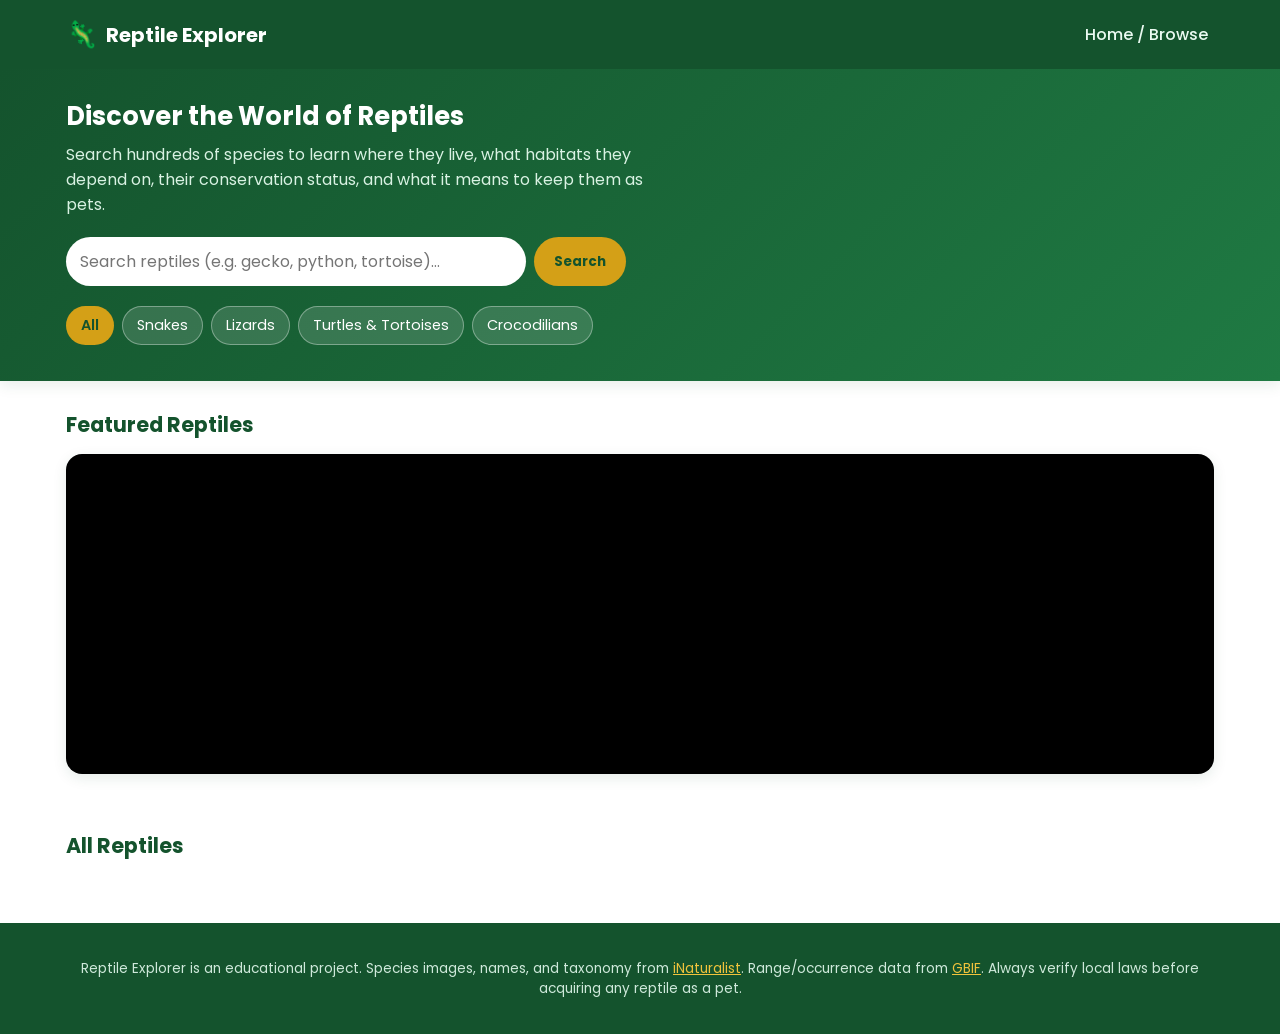
==== index.html @ 31778fa4 "Add files via upload" ====
<!DOCTYPE html>
<html lang="en">
<head>
<meta charset="UTF-8">
<meta name="viewport" content="width=device-width, initial-scale=1.0">
<title>Reptile Explorer</title>
<meta name="description" content="Discover reptiles from around the world — their habitats, native ranges, conservation status, and what it means to keep them as pets.">
<link rel="icon" type="image/svg+xml" href="assets/icon.svg">
<link rel="stylesheet" href="css/style.css">
</head>
<body>

<header class="site-header">
  <div class="nav-bar">
    <a href="#/browse" class="brand"><span class="logo-emoji">🦎</span> Reptile Explorer</a>
    <button class="nav-toggle" aria-label="Toggle navigation">☰</button>
    <nav class="nav-links">
      <a href="#/browse" data-route="browse">Home / Browse</a>
    </nav>
  </div>

  <div class="hero">
    <div class="container">
      <h1>Discover the World of Reptiles</h1>
      <p class="tagline">Search hundreds of species to learn where they live, what habitats
        they depend on, their conservation status, and what it means to keep them as pets.</p>

      <form id="search-form" class="search-form" role="search">
        <input id="search-input" type="search" name="q" placeholder="Search reptiles (e.g. gecko, python, tortoise)…" aria-label="Search reptiles">
        <button type="submit">Search</button>
      </form>

      <div class="category-filters" role="group" aria-label="Filter by reptile group">
        <button class="chip active" data-category="all">All</button>
        <button class="chip" data-category="snakes">Snakes</button>
        <button class="chip" data-category="lizards">Lizards</button>
        <button class="chip" data-category="turtles">Turtles &amp; Tortoises</button>
        <button class="chip" data-category="crocodilians">Crocodilians</button>
      </div>
    </div>
  </div>
</header>

<main>

  <!-- ===== Browse view ===== -->
  <section id="view-browse" class="container">
    <div class="section">
      <h2>Featured Reptiles</h2>
      <div id="carousel" class="carousel"></div>
    </div>
    <div class="section">
      <h2 id="browse-heading">All Reptiles</h2>
      <div id="browse-grid" class="card-grid"></div>
    </div>
  </section>

  <!-- ===== Search results view ===== -->
  <section id="view-search" class="container" hidden>
    <div class="section">
      <p id="results-heading" class="results-heading"></p>
      <div id="search-grid" class="card-grid"></div>
    </div>
  </section>

  <!-- ===== Details view ===== -->
  <section id="view-details" hidden>
    <div class="details-hero">
      <div class="container">
        <div class="details-grid">
          <div class="detail-image-slot"></div>
          <div class="detail-heading" id="detail-hero"></div>
        </div>
      </div>
    </div>
    <div class="container">
      <div id="detail-info" class="info-cards"></div>
    </div>
  </section>

</main>

<footer class="site-footer">
  <div class="container">
    <p>Reptile Explorer is an educational project. Species images, names, and taxonomy from
      <a href="https://www.inaturalist.org/" target="_blank" rel="noopener">iNaturalist</a>.
      Range/occurrence data from <a href="https://www.gbif.org/" target="_blank" rel="noopener">GBIF</a>.
      Always verify local laws before acquiring any reptile as a pet.</p>
  </div>
</footer>

<script src="js/api.js"></script>
<script src="js/navigation.js"></script>
<script src="js/search.js"></script>
<script src="js/display.js"></script>
<script src="js/details.js"></script>
<script src="js/main.js"></script>
</body>
</html>
---- css/style.css ----
/* ===== Reptile Explorer — shared styles (mobile-first) ===== */
@import url('https://fonts.googleapis.com/css2?family=Poppins:wght@400;500;600;700&family=Inter:wght@400;500;600&display=swap');

:root {
  --green-dark: #14532d;
  --green: #1f7a43;
  --green-light: #4caf7d;
  --gold: #d4a017;
  --gold-light: #f0c33c;
  --gold-dark: #a97c0d;
  --white: #ffffff;
  --ink: #1c2621;
  --muted: #5c6b63;
  --border: #d9e6dd;
  --card-bg: #ffffff;
  --danger: #b3261e;
  --radius: 16px;
  --shadow: 0 4px 14px rgba(20, 83, 45, 0.1);
  --max-width: 1180px;
}

* { box-sizing: border-box; }

html, body {
  margin: 0;
  padding: 0;
  font-family: 'Poppins', 'Inter', 'Segoe UI', Roboto, Helvetica, Arial, sans-serif;
  background: var(--white);
  color: var(--ink);
  scroll-behavior: smooth;
}

img { max-width: 100%; display: block; }

a { color: inherit; text-decoration: none; }

button, input { font-family: inherit; }

.container {
  width: 100%;
  max-width: var(--max-width);
  margin: 0 auto;
  padding: 0 16px;
}

/* ---------- Header / Nav ---------- */
.site-header {
  background: var(--green-dark);
  color: #fff;
  position: sticky;
  top: 0;
  z-index: 50;
  box-shadow: var(--shadow);
}

.nav-bar {
  display: flex;
  align-items: center;
  justify-content: space-between;
  padding: 12px 16px;
  max-width: var(--max-width);
  margin: 0 auto;
}

.brand {
  display: flex;
  align-items: center;
  gap: 8px;
  font-size: 1.25rem;
  font-weight: 700;
  color: #fff;
}

.brand .logo-emoji { font-size: 1.6rem; }

.nav-toggle {
  background: none;
  border: 1px solid rgba(255,255,255,0.4);
  color: #fff;
  font-size: 1.3rem;
  line-height: 1;
  padding: 6px 10px;
  border-radius: 8px;
  cursor: pointer;
  display: inline-flex;
}

.nav-links {
  position: absolute;
  top: 100%;
  left: 0;
  right: 0;
  background: var(--green-dark);
  flex-direction: column;
  display: none;
  padding: 8px 16px 16px;
  gap: 4px;
}

.nav-links.open { display: flex; }

.nav-links a {
  padding: 10px 6px;
  border-radius: 8px;
  color: #eafaf1;
  font-weight: 500;
}

.nav-links a:hover, .nav-links a:focus { background: rgba(255,255,255,0.08); }
.nav-links a.active { color: var(--gold-light); }

@media (min-width: 800px) {
  .nav-toggle { display: none; }
  .nav-links {
    position: static;
    display: flex;
    flex-direction: row;
    background: none;
    padding: 0;
    gap: 6px;
  }
}

/* ---------- Hero / Search ---------- */
.hero {
  background: linear-gradient(135deg, var(--green-dark), var(--green));
  color: #fff;
  padding: 28px 0 36px;
}

.hero h1 {
  margin: 0 0 6px;
  font-size: 1.6rem;
}

.hero p.tagline {
  margin: 0 0 20px;
  color: #d9f2e3;
  max-width: 60ch;
}

.search-form {
  display: flex;
  gap: 8px;
  max-width: 560px;
}

.search-form input[type="search"] {
  flex: 1;
  padding: 12px 14px;
  border-radius: 999px;
  border: none;
  font-size: 1rem;
  outline: none;
}

.search-form button {
  background: var(--gold);
  color: var(--green-dark);
  border: none;
  padding: 12px 20px;
  border-radius: 999px;
  font-weight: 700;
  cursor: pointer;
  transition: transform .15s ease, background .15s ease;
}

.search-form button:hover { background: var(--gold-light); transform: translateY(-1px); }

/* ---------- Category filters ---------- */
.category-filters {
  display: flex;
  flex-wrap: wrap;
  gap: 8px;
  margin: 20px 0 0;
}

.chip {
  background: rgba(255,255,255,0.14);
  border: 1px solid rgba(255,255,255,0.35);
  color: #fff;
  padding: 8px 14px;
  border-radius: 999px;
  font-size: 0.9rem;
  cursor: pointer;
  white-space: nowrap;
}

.chip.active, .chip:hover {
  background: var(--gold);
  color: var(--green-dark);
  border-color: transparent;
  font-weight: 600;
}

/* ---------- Section titles ---------- */
.section {
  padding: 28px 0;
}

.section h2 {
  font-size: 1.3rem;
  margin: 0 0 14px;
  color: var(--green-dark);
}

/* ---------- Carousel / roundabout ---------- */
.carousel {
  position: relative;
  border-radius: var(--radius);
  overflow: hidden;
  box-shadow: var(--shadow);
  background: #000;
  height: 220px;
}

.carousel-track {
  display: flex;
  height: 100%;
  transition: transform .5s ease;
}

.carousel-slide {
  min-width: 100%;
  height: 100%;
  position: relative;
}

.carousel-slide img {
  width: 100%;
  height: 100%;
  object-fit: cover;
}

.carousel-caption {
  position: absolute;
  left: 0; right: 0; bottom: 0;
  background: linear-gradient(transparent, rgba(0,0,0,0.75));
  color: #fff;
  padding: 26px 16px 10px;
  font-weight: 600;
}

.carousel-caption small {
  display: block;
  font-weight: 400;
  font-style: italic;
  opacity: 0.85;
}

.carousel-btn {
  position: absolute;
  top: 50%;
  transform: translateY(-50%);
  background: rgba(0,0,0,0.45);
  color: #fff;
  border: none;
  width: 38px;
  height: 38px;
  border-radius: 50%;
  font-size: 1.1rem;
  cursor: pointer;
  z-index: 5;
}

.carousel-btn.prev { left: 10px; }
.carousel-btn.next { right: 10px; }

.carousel-dots {
  position: absolute;
  bottom: 8px;
  right: 12px;
  display: flex;
  gap: 6px;
  z-index: 5;
}

.carousel-dots button {
  width: 8px; height: 8px;
  border-radius: 50%;
  border: none;
  background: rgba(255,255,255,0.5);
  cursor: pointer;
  padding: 0;
}

.carousel-dots button.active { background: #fff; }

@media (min-width: 700px) {
  .carousel { height: 320px; }
}

/* ---------- Card grid ---------- */
.card-grid {
  display: grid;
  grid-template-columns: repeat(2, 1fr);
  gap: 14px;
}

@media (min-width: 620px) {
  .card-grid { grid-template-columns: repeat(3, 1fr); }
}

@media (min-width: 900px) {
  .card-grid { grid-template-columns: repeat(4, 1fr); }
}

@media (min-width: 1150px) {
  .card-grid { grid-template-columns: repeat(5, 1fr); }
}

.reptile-card {
  background: var(--card-bg);
  border-radius: var(--radius);
  overflow: hidden;
  border: 1px solid var(--border);
  box-shadow: var(--shadow);
  display: block;
  cursor: pointer;
  transition: transform .15s ease, box-shadow .15s ease, border-color .15s ease;
}

.reptile-card:hover, .reptile-card:focus {
  transform: translateY(-3px);
  border-color: var(--gold);
  box-shadow: 0 10px 20px rgba(20,83,45,0.16);
}

.reptile-card .thumb {
  width: 100%;
  aspect-ratio: 4 / 3;
  object-fit: cover;
  background: #ddd;
}

.reptile-card .info {
  padding: 10px 12px 14px;
}

.reptile-card .common-name {
  font-weight: 700;
  font-size: 0.95rem;
  margin: 0 0 2px;
  color: var(--green-dark);
}

.reptile-card .sci-name {
  font-style: italic;
  font-size: 0.8rem;
  color: var(--muted);
  margin: 0;
}

.reptile-card .taxon-badge {
  display: inline-block;
  margin-top: 6px;
  font-size: 0.68rem;
  text-transform: uppercase;
  letter-spacing: 0.03em;
  background: var(--gold-light);
  color: var(--green-dark);
  padding: 2px 8px;
  border-radius: 999px;
}

/* ---------- Loading / empty / error states ---------- */
.status-msg {
  padding: 30px 10px;
  text-align: center;
  color: var(--muted);
}

.status-msg.error { color: var(--danger); }

.spinner {
  width: 34px; height: 34px;
  border: 4px solid #cfe3d7;
  border-top-color: var(--green);
  border-radius: 50%;
  margin: 0 auto 10px;
  animation: spin 0.8s linear infinite;
}

@keyframes spin { to { transform: rotate(360deg); } }

/* ---------- Search results page ---------- */
.results-heading {
  font-size: 1.1rem;
  color: var(--muted);
  margin-bottom: 18px;
}

.results-heading strong { color: var(--green-dark); }

/* ---------- Details page ---------- */
.details-hero {
  background: #10281f;
}

.details-grid {
  display: grid;
  grid-template-columns: 1fr;
  gap: 22px;
  padding: 20px 0 8px;
}

@media (min-width: 860px) {
  .details-grid { grid-template-columns: 1.1fr 1fr; align-items: start; }
}

.detail-image-wrap {
  border-radius: var(--radius);
  overflow: hidden;
  box-shadow: var(--shadow);
  background: #000;
}

.detail-image-wrap img {
  width: 100%;
  max-height: 460px;
  object-fit: cover;
}

.photo-strip {
  display: flex;
  gap: 8px;
  margin-top: 8px;
  overflow-x: auto;
  padding-bottom: 4px;
}

.photo-strip img {
  width: 72px;
  height: 72px;
  object-fit: cover;
  border-radius: 8px;
  cursor: pointer;
  border: 2px solid transparent;
  flex-shrink: 0;
}

.photo-strip img.active { border-color: var(--gold); }

.detail-heading .back-link {
  display: inline-block;
  margin-bottom: 10px;
  color: var(--gold-light);
  font-weight: 600;
}

.detail-heading h1 {
  margin: 0 0 4px;
  font-size: 1.7rem;
  color: #fff;
}

.detail-heading .sci-name {
  font-style: italic;
  color: #cfe9db;
  margin: 0 0 12px;
}

.breadcrumbs {
  font-size: 0.85rem;
  color: #bcd9c8;
  margin-bottom: 6px;
  flex-wrap: wrap;
  display: flex;
  gap: 4px;
}

.breadcrumbs span:not(:last-child)::after { content: "›"; margin-left: 6px; color: #7fae94; }

.info-cards {
  display: flex;
  flex-direction: column;
  gap: 16px;
  padding: 20px 0 40px;
}

.info-card {
  background: var(--card-bg);
  border-radius: var(--radius);
  border: 1px solid var(--border);
  box-shadow: var(--shadow);
  padding: 18px 20px;
}

.info-card h3 {
  margin: 0 0 10px;
  color: var(--green-dark);
  font-size: 1.05rem;
  display: flex;
  align-items: center;
  gap: 8px;
}

.info-card p, .info-card li { line-height: 1.55; color: #33413a; }

.conservation-badge {
  display: inline-block;
  padding: 4px 12px;
  border-radius: 999px;
  font-weight: 700;
  font-size: 0.8rem;
  margin-bottom: 10px;
}

.cons-LC { background: #d8f3dc; color: #1b4332; }
.cons-NT { background: #fff3bf; color: #7c5c00; }
.cons-VU { background: #ffe0b2; color: #8a4b00; }
.cons-EN { background: #ffd0c2; color: #942c1a; }
.cons-CR { background: #ffb3b3; color: #7a0e0e; }
.cons-EX, .cons-EW { background: #444; color: #fff; }
.cons-unknown { background: #e5e5e5; color: #555; }

.source-note {
  font-size: 0.78rem;
  color: var(--muted);
  margin-top: 8px;
}

.source-note a { text-decoration: underline; }

/* ---------- Footer ---------- */
.site-footer {
  background: var(--green-dark);
  color: #cfe9db;
  padding: 22px 0;
  font-size: 0.85rem;
  text-align: center;
  margin-top: 20px;
}

.site-footer a { text-decoration: underline; color: var(--gold-light); }
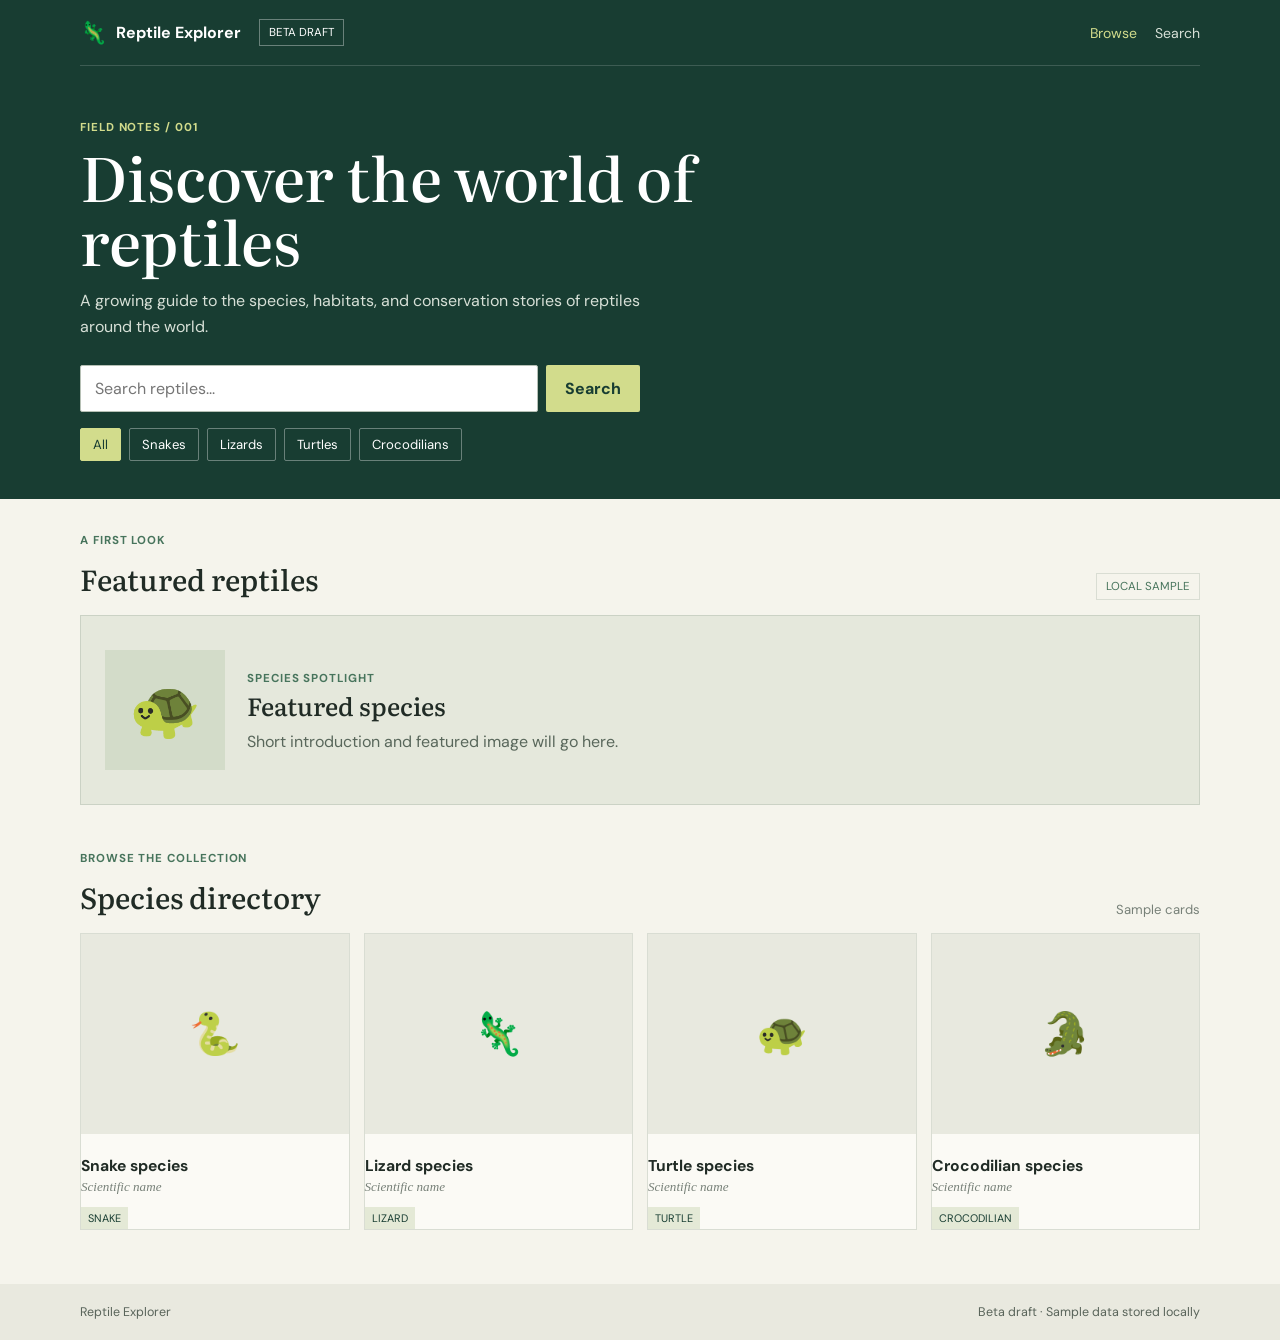
==== commit 64f4e2b5: "Add files via upload" ====
--- a/index.html
+++ b/index.html
@@ -1,99 +1,92 @@
 <!DOCTYPE html>
 <html lang="en">
 <head>
-<meta charset="UTF-8">
-<meta name="viewport" content="width=device-width, initial-scale=1.0">
-<title>Reptile Explorer</title>
-<meta name="description" content="Discover reptiles from around the world — their habitats, native ranges, conservation status, and what it means to keep them as pets.">
-<link rel="icon" type="image/svg+xml" href="assets/icon.svg">
-<link rel="stylesheet" href="css/style.css">
+  <meta charset="UTF-8">
+  <meta name="viewport" content="width=device-width, initial-scale=1.0">
+  <title>Reptile Explorer | Beta</title>
+  <link rel="icon" type="image/svg+xml" href="../assets/icon.svg">
+  <link rel="stylesheet" href="style.css">
 </head>
 <body>
-
-<header class="site-header">
-  <div class="nav-bar">
-    <a href="#/browse" class="brand"><span class="logo-emoji">🦎</span> Reptile Explorer</a>
-    <button class="nav-toggle" aria-label="Toggle navigation">☰</button>
-    <nav class="nav-links">
-      <a href="#/browse" data-route="browse">Home / Browse</a>
+  <header class="site-header">
+    <nav class="nav-bar" aria-label="Main navigation">
+      <a class="brand" href="index.html"><span aria-hidden="true">&#129422;</span> Reptile Explorer</a>
+      <span class="beta-label">Beta draft</span>
+      <div class="nav-links">
+        <a class="active" href="index.html">Browse</a>
+        <a href="search.html">Search</a>
+      </div>
     </nav>
-  </div>
-
-  <div class="hero">
-    <div class="container">
-      <h1>Discover the World of Reptiles</h1>
-      <p class="tagline">Search hundreds of species to learn where they live, what habitats
-        they depend on, their conservation status, and what it means to keep them as pets.</p>
-
-      <form id="search-form" class="search-form" role="search">
-        <input id="search-input" type="search" name="q" placeholder="Search reptiles (e.g. gecko, python, tortoise)…" aria-label="Search reptiles">
-        <button type="submit">Search</button>
-      </form>
-
-      <div class="category-filters" role="group" aria-label="Filter by reptile group">
-        <button class="chip active" data-category="all">All</button>
-        <button class="chip" data-category="snakes">Snakes</button>
-        <button class="chip" data-category="lizards">Lizards</button>
-        <button class="chip" data-category="turtles">Turtles &amp; Tortoises</button>
-        <button class="chip" data-category="crocodilians">Crocodilians</button>
-      </div>
-    </div>
-  </div>
-</header>
-
-<main>
-
-  <!-- ===== Browse view ===== -->
-  <section id="view-browse" class="container">
-    <div class="section">
-      <h2>Featured Reptiles</h2>
-      <div id="carousel" class="carousel"></div>
-    </div>
-    <div class="section">
-      <h2 id="browse-heading">All Reptiles</h2>
-      <div id="browse-grid" class="card-grid"></div>
-    </div>
-  </section>
-
-  <!-- ===== Search results view ===== -->
-  <section id="view-search" class="container" hidden>
-    <div class="section">
-      <p id="results-heading" class="results-heading"></p>
-      <div id="search-grid" class="card-grid"></div>
-    </div>
-  </section>
-
-  <!-- ===== Details view ===== -->
-  <section id="view-details" hidden>
-    <div class="details-hero">
+    <div class="hero">
       <div class="container">
-        <div class="details-grid">
-          <div class="detail-image-slot"></div>
-          <div class="detail-heading" id="detail-hero"></div>
+        <p class="eyebrow">FIELD NOTES / 001</p>
+        <h1>Discover the world of reptiles</h1>
+        <p class="tagline">A growing guide to the species, habitats, and conservation stories of reptiles around the world.</p>
+        <form class="search-form" action="search.html" method="get" role="search">
+          <input type="search" name="q" placeholder="Search reptiles..." aria-label="Search reptiles" required>
+          <button type="submit">Search</button>
+        </form>
+        <div class="category-filters" aria-label="Reptile groups">
+          <a class="chip active" href="#species-directory">All</a>
+          <a class="chip" href="#snakes">Snakes</a>
+          <a class="chip" href="#lizards">Lizards</a>
+          <a class="chip" href="#turtles">Turtles</a>
+          <a class="chip" href="#crocodilians">Crocodilians</a>
         </div>
       </div>
     </div>
-    <div class="container">
-      <div id="detail-info" class="info-cards"></div>
-    </div>
-  </section>
+  </header>
 
-</main>
+  <main class="container">
+    <section class="section" id="featured-section" aria-labelledby="featured-heading">
+      <div class="section-heading">
+        <div>
+          <p class="eyebrow">A FIRST LOOK</p>
+          <h2 id="featured-heading">Featured reptiles</h2>
+        </div>
+        <span class="coming-soon">Local sample</span>
+      </div>
+      <a class="featured-card" href="details.html">
+        <span class="featured-icon" aria-hidden="true">&#128034;</span>
+        <span class="featured-copy">
+          <span class="eyebrow">SPECIES SPOTLIGHT</span>
+          <h3>Featured species</h3>
+          <p>Short introduction and featured image will go here.</p>
+        </span>
+      </a>
+    </section>
 
-<footer class="site-footer">
-  <div class="container">
-    <p>Reptile Explorer is an educational project. Species images, names, and taxonomy from
-      <a href="https://www.inaturalist.org/" target="_blank" rel="noopener">iNaturalist</a>.
-      Range/occurrence data from <a href="https://www.gbif.org/" target="_blank" rel="noopener">GBIF</a>.
-      Always verify local laws before acquiring any reptile as a pet.</p>
-  </div>
-</footer>
+    <section class="section species-section" id="species-directory" aria-labelledby="species-heading">
+      <div class="section-heading">
+        <div>
+          <p class="eyebrow">BROWSE THE COLLECTION</p>
+          <h2 id="species-heading">Species directory</h2>
+        </div>
+        <span class="muted">Sample cards</span>
+      </div>
+      <div class="card-grid">
+        <a class="species-card" id="snakes" href="details.html">
+          <span class="card-image" aria-hidden="true"><span>&#128013;</span></span>
+          <span class="card-copy"><h3>Snake species</h3><span class="scientific-name">Scientific name</span><span class="card-category">Snake</span></span>
+        </a>
+        <a class="species-card" id="lizards" href="details.html">
+          <span class="card-image" aria-hidden="true"><span>&#129422;</span></span>
+          <span class="card-copy"><h3>Lizard species</h3><span class="scientific-name">Scientific name</span><span class="card-category">Lizard</span></span>
+        </a>
+        <a class="species-card" id="turtles" href="details.html">
+          <span class="card-image" aria-hidden="true"><span>&#128034;</span></span>
+          <span class="card-copy"><h3>Turtle species</h3><span class="scientific-name">Scientific name</span><span class="card-category">Turtle</span></span>
+        </a>
+        <a class="species-card" id="crocodilians" href="details.html">
+          <span class="card-image" aria-hidden="true"><span>&#128010;</span></span>
+          <span class="card-copy"><h3>Crocodilian species</h3><span class="scientific-name">Scientific name</span><span class="card-category">Crocodilian</span></span>
+        </a>
+      </div>
+    </section>
+  </main>
 
-<script src="js/api.js"></script>
-<script src="js/navigation.js"></script>
-<script src="js/search.js"></script>
-<script src="js/display.js"></script>
-<script src="js/details.js"></script>
-<script src="js/main.js"></script>
+  <footer class="site-footer">
+    <div class="container"><span>Reptile Explorer</span><span>Beta draft · Sample data stored locally</span></div>
+  </footer>
 </body>
 </html>
--- a/style.css
+++ b/style.css
@@ -0,0 +1,173 @@
+@import url('https://fonts.googleapis.com/css2?family=DM+Sans:wght@400;500;600;700&family=Literata:opsz,wght@7..72,500;7..72,600&display=swap');
+
+:root {
+  color-scheme: light;
+  --forest: #183d32;
+  --leaf: #47745c;
+  --lime: #d2dc8c;
+  --paper: #f5f4ec;
+  --ink: #202b25;
+  --muted: #778078;
+  --line: #d9ddd3;
+}
+
+* { box-sizing: border-box; }
+
+body {
+  margin: 0;
+  background: var(--paper);
+  color: var(--ink);
+  font-family: 'DM Sans', sans-serif;
+}
+
+button, input { font: inherit; }
+
+.container {
+  width: min(1120px, calc(100% - 40px));
+  margin: 0 auto;
+}
+
+.site-header { background: var(--forest); color: #fff; }
+
+.nav-bar {
+  width: min(1120px, calc(100% - 40px));
+  min-height: 66px;
+  margin: 0 auto;
+  display: flex;
+  align-items: center;
+  justify-content: space-between;
+  gap: 18px;
+  border-bottom: 1px solid rgba(255, 255, 255, .16);
+}
+
+.brand {
+  color: inherit;
+  text-decoration: none;
+  font-weight: 700;
+  display: flex;
+  align-items: center;
+  gap: 9px;
+}
+
+.brand span { font-size: 1.35rem; }
+.nav-links { display: flex; gap: 18px; margin-left: auto; }
+.nav-links a { padding: 8px 0; color: #d7e0d7; text-decoration: none; font-size: .88rem; }
+.nav-links a:hover, .nav-links a.active { color: var(--lime); }
+.beta-label, .coming-soon {
+  border: 1px solid rgba(255, 255, 255, .35);
+  padding: 5px 9px;
+  font-size: .72rem;
+  text-transform: uppercase;
+}
+
+.hero { padding: 54px 0 38px; }
+.eyebrow { margin: 0 0 9px; color: var(--leaf); font-size: .72rem; font-weight: 700; letter-spacing: .08em; }
+.hero .eyebrow { color: var(--lime); }
+
+h1, h2 { font-family: 'Literata', Georgia, serif; font-weight: 500; }
+h1 { max-width: 680px; margin: 0; font-size: 3.8rem; line-height: 1.06; }
+.tagline { max-width: 570px; color: #d7e0d7; line-height: 1.65; margin: 15px 0 24px; }
+
+.search-form { display: flex; max-width: 560px; gap: 8px; }
+.search-form input { min-width: 0; flex: 1; padding: 12px 14px; border: 1px solid #b6c0b5; border-radius: 2px; background: #fff; }
+.search-form button { padding: 0 19px; border: 0; border-radius: 2px; background: var(--lime); color: var(--forest); font-weight: 700; }
+.search-form button { cursor: pointer; }
+.search-form button:hover { background: #e2e9b3; }
+
+.category-filters { display: flex; flex-wrap: wrap; gap: 8px; margin-top: 16px; }
+.chip { padding: 7px 12px; border: 1px solid rgba(255,255,255,.35); background: transparent; color: white; border-radius: 2px; font-size: .82rem; text-decoration: none; }
+.chip.active { background: var(--lime); color: var(--forest); border-color: var(--lime); }
+.chip { cursor: pointer; }
+.chip:hover { border-color: var(--lime); }
+
+.section { padding: 34px 0 12px; }
+.section-heading { display: flex; align-items: end; justify-content: space-between; gap: 16px; margin-bottom: 15px; }
+h2 { margin: 0; font-size: 1.8rem; }
+.coming-soon { color: var(--leaf); border-color: var(--line); }
+.muted { color: var(--muted); font-size: .82rem; }
+
+.featured-card {
+  width: 100%;
+  min-height: 190px;
+  padding: 24px;
+  display: flex;
+  align-items: center;
+  gap: 22px;
+  text-align: left;
+  color: var(--ink);
+  background: #e5e8dc;
+  border: 1px solid #cbd2c5;
+  cursor: pointer;
+  text-decoration: none;
+}
+.featured-card:hover { border-color: var(--leaf); background: #e0e5d8; }
+.featured-icon { flex: 0 0 120px; aspect-ratio: 1; display: grid; place-items: center; background: #d3dcc9; font-size: 3.6rem; }
+.featured-copy .eyebrow { margin-bottom: 6px; }
+.featured-copy h3 { margin: 0 0 6px; font: 500 1.55rem 'Literata', Georgia, serif; }
+.featured-copy p { max-width: 56ch; margin: 0; color: #59675b; line-height: 1.5; }
+
+.species-section { padding-bottom: 54px; }
+.card-grid { display: grid; grid-template-columns: repeat(4, minmax(0, 1fr)); gap: 14px; }
+.species-card { min-width: 0; display: block; padding: 0; text-align: left; color: inherit; background: #fbfaf5; border: 1px solid var(--line); text-decoration: none; }
+.species-card:hover { border-color: var(--leaf); transform: translateY(-2px); }
+.card-image { aspect-ratio: 4 / 3; display: grid; place-items: center; background: #e8e9df; color: #748273; }
+.card-image span { font-size: 2.6rem; }
+.card-copy { padding: 13px; }
+.card-copy h3 { margin: 0 0 3px; font-size: .98rem; }
+.scientific-name { display: block; margin: 0; color: var(--muted); font: italic .82rem Georgia, serif; }
+.card-category { display: inline-block; margin-top: 12px; padding: 4px 7px; color: var(--forest); background: #e4e9d6; font-size: .68rem; text-transform: uppercase; }
+
+.detail-layout { display: grid; grid-template-columns: minmax(220px, .8fr) 1.2fr; gap: 30px; align-items: start; }
+.detail-art { min-height: 300px; display: grid; place-items: center; background: #e4e8dd; font-size: 6rem; }
+.detail-copy h1 { margin-bottom: 5px; font-size: 2rem; }
+.detail-copy .scientific-name { margin-bottom: 18px; font-size: 1rem; }
+.detail-copy p { line-height: 1.65; }
+.detail-intro { color: #4e5a51; }
+.detail-section { max-width: 760px; margin-top: 38px; padding-top: 20px; border-top: 1px solid var(--line); }
+.detail-section h2 { font-size: 1.35rem; }
+.detail-section p, .prototype-note { color: var(--muted); line-height: 1.55; }
+.detail-facts { margin: 20px 0 0; border-top: 1px solid var(--line); }
+.detail-facts div { display: grid; grid-template-columns: 130px 1fr; gap: 12px; padding: 11px 0; border-bottom: 1px solid var(--line); }
+.detail-facts dt { color: var(--muted); font-size: .85rem; }
+.detail-facts dd { margin: 0; font-size: .9rem; }
+.card-copy h3 { margin: 0 0 3px; font-size: .98rem; }
+.scientific-name { margin: 0; color: var(--muted); font: italic .82rem Georgia, serif; }
+.card-category { display: inline-block; margin-top: 12px; padding: 4px 7px; color: var(--forest); background: #e4e9d6; font-size: .68rem; text-transform: uppercase; }
+.results-heading { margin: 0 0 14px; color: var(--muted); font-size: .9rem; }
+.empty-state { grid-column: 1 / -1; padding: 28px; border: 1px dashed var(--line); color: var(--muted); text-align: center; }
+
+.details-view { min-height: 52vh; padding-bottom: 60px; }
+.back-button { margin-bottom: 22px; padding: 8px 11px; color: var(--forest); background: transparent; border: 1px solid var(--line); cursor: pointer; }
+.back-button:hover { background: #e9e9df; }
+.detail-layout { display: grid; grid-template-columns: minmax(220px, .8fr) 1.2fr; gap: 30px; align-items: start; }
+.detail-art { min-height: 300px; display: grid; place-items: center; background: #e4e8dd; font-size: 6rem; }
+.detail-copy h2 { margin-bottom: 5px; }
+.detail-copy .scientific-name { margin-bottom: 18px; font-size: 1rem; }
+.detail-copy p { line-height: 1.65; }
+.detail-facts { margin: 20px 0 0; border-top: 1px solid var(--line); }
+.detail-facts div { display: grid; grid-template-columns: 130px 1fr; gap: 12px; padding: 11px 0; border-bottom: 1px solid var(--line); }
+.detail-facts dt { color: var(--muted); font-size: .85rem; }
+.detail-facts dd { margin: 0; font-size: .9rem; }
+body.detail-mode .hero { display: none; }
+
+.site-footer { background: #e9e9df; color: #59645a; font-size: .78rem; }
+.site-footer .container { min-height: 56px; display: flex; align-items: center; justify-content: space-between; gap: 12px; }
+
+@media (max-width: 760px) {
+  .card-grid { grid-template-columns: repeat(2, minmax(0, 1fr)); }
+  .detail-layout { grid-template-columns: 1fr; }
+  .detail-art { min-height: 220px; }
+}
+
+@media (max-width: 480px) {
+  .container, .nav-bar { width: min(100% - 28px, 1120px); }
+  .nav-bar { flex-wrap: wrap; padding: 12px 0; }
+  .nav-links { order: 3; width: 100%; margin: 0; }
+  .hero { padding-top: 40px; }
+  h1 { font-size: 2.25rem; }
+  .section-heading { align-items: start; flex-direction: column; gap: 7px; }
+  .featured-card { align-items: start; flex-direction: column; padding: 16px; }
+  .featured-icon { width: 100%; flex-basis: auto; aspect-ratio: 16 / 7; }
+  .detail-facts div { grid-template-columns: 100px 1fr; }
+  .site-footer .container { align-items: start; justify-content: center; flex-direction: column; padding: 13px 0; }
+}
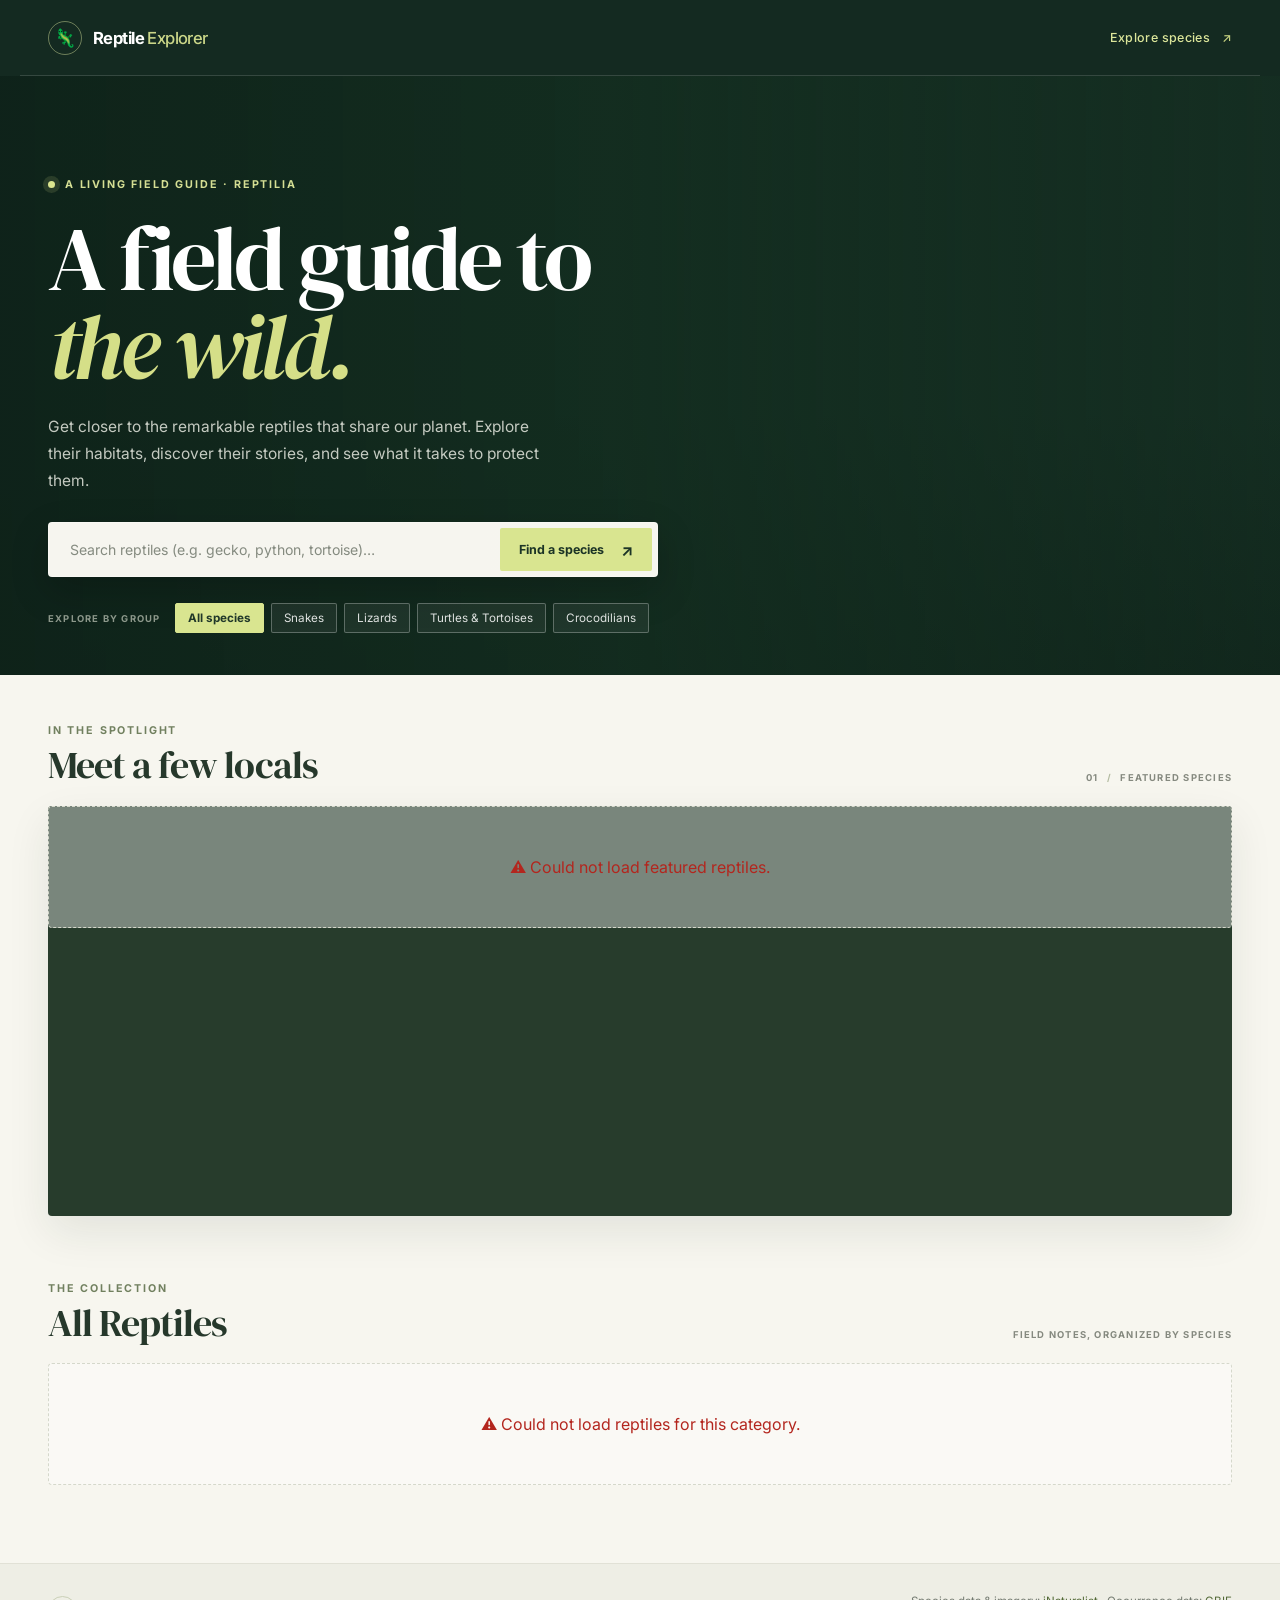
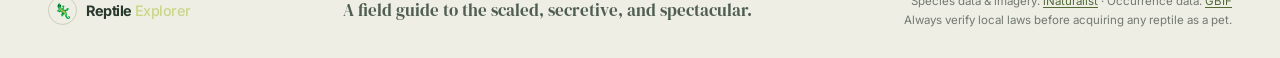
==== commit 3a1d71a9: "Add files via upload" ====
--- a/index.html
+++ b/index.html
@@ -1,92 +1,112 @@
 <!DOCTYPE html>
 <html lang="en">
 <head>
-  <meta charset="UTF-8">
-  <meta name="viewport" content="width=device-width, initial-scale=1.0">
-  <title>Reptile Explorer | Beta</title>
-  <link rel="icon" type="image/svg+xml" href="../assets/icon.svg">
-  <link rel="stylesheet" href="style.css">
+<meta charset="UTF-8">
+<meta name="viewport" content="width=device-width, initial-scale=1.0">
+<title>Reptile Explorer</title>
+<meta name="description" content="Discover reptiles from around the world — their habitats, native ranges, conservation status, and what it means to keep them as pets.">
+<link rel="icon" type="image/svg+xml" href="assets/icon.svg">
+<link rel="stylesheet" href="css/style.css">
 </head>
 <body>
-  <header class="site-header">
-    <nav class="nav-bar" aria-label="Main navigation">
-      <a class="brand" href="index.html"><span aria-hidden="true">&#129422;</span> Reptile Explorer</a>
-      <span class="beta-label">Beta draft</span>
-      <div class="nav-links">
-        <a class="active" href="index.html">Browse</a>
-        <a href="search.html">Search</a>
+
+<header class="site-header">
+  <div class="nav-bar">
+    <a href="#/browse" class="brand"><span class="logo-emoji">🦎</span><span>Reptile <b>Explorer</b></span></a>
+    <button class="nav-toggle" aria-label="Toggle navigation" aria-expanded="false">☰</button>
+    <nav class="nav-links" aria-label="Main navigation">
+      <a href="#/browse" data-route="browse">Explore species <span aria-hidden="true">↗</span></a>
+    </nav>
+  </div>
+
+  <div class="hero">
+    <div class="container">
+      <p class="eyebrow"><span></span> A LIVING FIELD GUIDE · REPTILIA</p>
+      <h1>A field guide to<br><em>the wild.</em></h1>
+      <p class="tagline">Get closer to the remarkable reptiles that share our planet. Explore their habitats, discover their stories, and see what it takes to protect them.</p>
+
+      <form id="search-form" class="search-form" role="search">
+        <input id="search-input" type="search" name="q" placeholder="Search reptiles (e.g. gecko, python, tortoise)…" aria-label="Search reptiles">
+        <button type="submit">Find a species <span aria-hidden="true">↗</span></button>
+      </form>
+
+      <div class="category-filters" role="group" aria-label="Filter by reptile group">
+        <span class="filter-label">EXPLORE BY GROUP</span>
+        <button class="chip active" data-category="all">All species</button>
+        <button class="chip" data-category="snakes">Snakes</button>
+        <button class="chip" data-category="lizards">Lizards</button>
+        <button class="chip" data-category="turtles">Turtles &amp; Tortoises</button>
+        <button class="chip" data-category="crocodilians">Crocodilians</button>
       </div>
-    </nav>
-    <div class="hero">
+    </div>
+  </div>
+</header>
+
+<main>
+
+  <!-- ===== Browse view ===== -->
+  <section id="view-browse" class="container">
+    <div class="section">
+      <div class="section-heading">
+        <div>
+          <p class="eyebrow">IN THE SPOTLIGHT</p>
+          <h2>Meet a few locals</h2>
+        </div>
+        <span class="section-aside">01 <i>/</i> FEATURED SPECIES</span>
+      </div>
+      <div id="carousel" class="carousel"></div>
+    </div>
+    <div class="section">
+      <div class="section-heading">
+        <div>
+          <p class="eyebrow">THE COLLECTION</p>
+          <h2 id="browse-heading">All Reptiles</h2>
+        </div>
+        <span class="section-aside">FIELD NOTES, ORGANIZED BY SPECIES</span>
+      </div>
+      <div id="browse-grid" class="card-grid"></div>
+    </div>
+  </section>
+
+  <!-- ===== Search results view ===== -->
+  <section id="view-search" class="container" hidden>
+    <div class="section">
+      <p class="eyebrow">SPECIES INDEX</p>
+      <p id="results-heading" class="results-heading"></p>
+      <div id="search-grid" class="card-grid"></div>
+    </div>
+  </section>
+
+  <!-- ===== Details view ===== -->
+  <section id="view-details" hidden>
+    <div class="details-hero">
       <div class="container">
-        <p class="eyebrow">FIELD NOTES / 001</p>
-        <h1>Discover the world of reptiles</h1>
-        <p class="tagline">A growing guide to the species, habitats, and conservation stories of reptiles around the world.</p>
-        <form class="search-form" action="search.html" method="get" role="search">
-          <input type="search" name="q" placeholder="Search reptiles..." aria-label="Search reptiles" required>
-          <button type="submit">Search</button>
-        </form>
-        <div class="category-filters" aria-label="Reptile groups">
-          <a class="chip active" href="#species-directory">All</a>
-          <a class="chip" href="#snakes">Snakes</a>
-          <a class="chip" href="#lizards">Lizards</a>
-          <a class="chip" href="#turtles">Turtles</a>
-          <a class="chip" href="#crocodilians">Crocodilians</a>
+        <div class="details-grid">
+          <div class="detail-image-slot"></div>
+          <div class="detail-heading" id="detail-hero"></div>
         </div>
       </div>
     </div>
-  </header>
+    <div class="container">
+      <div id="detail-info" class="info-cards"></div>
+    </div>
+  </section>
 
-  <main class="container">
-    <section class="section" id="featured-section" aria-labelledby="featured-heading">
-      <div class="section-heading">
-        <div>
-          <p class="eyebrow">A FIRST LOOK</p>
-          <h2 id="featured-heading">Featured reptiles</h2>
-        </div>
-        <span class="coming-soon">Local sample</span>
-      </div>
-      <a class="featured-card" href="details.html">
-        <span class="featured-icon" aria-hidden="true">&#128034;</span>
-        <span class="featured-copy">
-          <span class="eyebrow">SPECIES SPOTLIGHT</span>
-          <h3>Featured species</h3>
-          <p>Short introduction and featured image will go here.</p>
-        </span>
-      </a>
-    </section>
+</main>
 
-    <section class="section species-section" id="species-directory" aria-labelledby="species-heading">
-      <div class="section-heading">
-        <div>
-          <p class="eyebrow">BROWSE THE COLLECTION</p>
-          <h2 id="species-heading">Species directory</h2>
-        </div>
-        <span class="muted">Sample cards</span>
-      </div>
-      <div class="card-grid">
-        <a class="species-card" id="snakes" href="details.html">
-          <span class="card-image" aria-hidden="true"><span>&#128013;</span></span>
-          <span class="card-copy"><h3>Snake species</h3><span class="scientific-name">Scientific name</span><span class="card-category">Snake</span></span>
-        </a>
-        <a class="species-card" id="lizards" href="details.html">
-          <span class="card-image" aria-hidden="true"><span>&#129422;</span></span>
-          <span class="card-copy"><h3>Lizard species</h3><span class="scientific-name">Scientific name</span><span class="card-category">Lizard</span></span>
-        </a>
-        <a class="species-card" id="turtles" href="details.html">
-          <span class="card-image" aria-hidden="true"><span>&#128034;</span></span>
-          <span class="card-copy"><h3>Turtle species</h3><span class="scientific-name">Scientific name</span><span class="card-category">Turtle</span></span>
-        </a>
-        <a class="species-card" id="crocodilians" href="details.html">
-          <span class="card-image" aria-hidden="true"><span>&#128010;</span></span>
-          <span class="card-copy"><h3>Crocodilian species</h3><span class="scientific-name">Scientific name</span><span class="card-category">Crocodilian</span></span>
-        </a>
-      </div>
-    </section>
-  </main>
+<footer class="site-footer">
+  <div class="container">
+    <div class="footer-brand"><span class="logo-emoji" aria-hidden="true">🦎</span><span>Reptile <b>Explorer</b></span></div>
+    <p>A field guide to the scaled, secretive, and spectacular.</p>
+    <p class="footer-note">Species data &amp; imagery: <a href="https://www.inaturalist.org/" target="_blank" rel="noopener">iNaturalist</a> · Occurrence data: <a href="https://www.gbif.org/" target="_blank" rel="noopener">GBIF</a><br>Always verify local laws before acquiring any reptile as a pet.</p>
+  </div>
+</footer>
 
-  <footer class="site-footer">
-    <div class="container"><span>Reptile Explorer</span><span>Beta draft · Sample data stored locally</span></div>
-  </footer>
+<script src="js/api.js"></script>
+<script src="js/navigation.js"></script>
+<script src="js/search.js"></script>
+<script src="js/display.js"></script>
+<script src="js/details.js"></script>
+<script src="js/main.js"></script>
 </body>
 </html>
--- a/css/style.css
+++ b/css/style.css
@@ -0,0 +1,1024 @@
+/* ===== Reptile Explorer — shared styles (mobile-first) ===== */
+@import url('https://fonts.googleapis.com/css2?family=DM+Serif+Display:ital@0;1&family=Inter:wght@400;500;600;700&display=swap');
+
+:root {
+  --green-dark: #14532d;
+  --green: #1f7a43;
+  --green-light: #4caf7d;
+  --gold: #d4a017;
+  --gold-light: #f0c33c;
+  --gold-dark: #a97c0d;
+  --white: #ffffff;
+  --ink: #1c2621;
+  --muted: #5c6b63;
+  --border: #d9e6dd;
+  --card-bg: #ffffff;
+  --danger: #b3261e;
+  --radius: 16px;
+  --shadow: 0 4px 14px rgba(20, 83, 45, 0.1);
+  --max-width: 1180px;
+}
+
+* { box-sizing: border-box; }
+
+html, body {
+  margin: 0;
+  padding: 0;
+  font-family: 'Poppins', 'Inter', 'Segoe UI', Roboto, Helvetica, Arial, sans-serif;
+  background: var(--white);
+  color: var(--ink);
+  scroll-behavior: smooth;
+}
+
+img { max-width: 100%; display: block; }
+
+a { color: inherit; text-decoration: none; }
+
+button, input { font-family: inherit; }
+
+.container {
+  width: 100%;
+  max-width: var(--max-width);
+  margin: 0 auto;
+  padding: 0 16px;
+}
+
+/* ---------- Header / Nav ---------- */
+.site-header {
+  background: var(--green-dark);
+  color: #fff;
+  position: sticky;
+  top: 0;
+  z-index: 50;
+  box-shadow: var(--shadow);
+}
+
+.nav-bar {
+  display: flex;
+  align-items: center;
+  justify-content: space-between;
+  padding: 12px 16px;
+  max-width: var(--max-width);
+  margin: 0 auto;
+}
+
+.brand {
+  display: flex;
+  align-items: center;
+  gap: 8px;
+  font-size: 1.25rem;
+  font-weight: 700;
+  color: #fff;
+}
+
+.brand .logo-emoji { font-size: 1.6rem; }
+
+.nav-toggle {
+  background: none;
+  border: 1px solid rgba(255,255,255,0.4);
+  color: #fff;
+  font-size: 1.3rem;
+  line-height: 1;
+  padding: 6px 10px;
+  border-radius: 8px;
+  cursor: pointer;
+  display: inline-flex;
+}
+
+.nav-links {
+  position: absolute;
+  top: 100%;
+  left: 0;
+  right: 0;
+  background: var(--green-dark);
+  flex-direction: column;
+  display: none;
+  padding: 8px 16px 16px;
+  gap: 4px;
+}
+
+.nav-links.open { display: flex; }
+
+.nav-links a {
+  padding: 10px 6px;
+  border-radius: 8px;
+  color: #eafaf1;
+  font-weight: 500;
+}
+
+.nav-links a:hover, .nav-links a:focus { background: rgba(255,255,255,0.08); }
+.nav-links a.active { color: var(--gold-light); }
+
+@media (min-width: 800px) {
+  .nav-toggle { display: none; }
+  .nav-links {
+    position: static;
+    display: flex;
+    flex-direction: row;
+    background: none;
+    padding: 0;
+    gap: 6px;
+  }
+}
+
+/* ---------- Hero / Search ---------- */
+.hero {
+  background: linear-gradient(135deg, var(--green-dark), var(--green));
+  color: #fff;
+  padding: 28px 0 36px;
+}
+
+.hero h1 {
+  margin: 0 0 6px;
+  font-size: 1.6rem;
+}
+
+.hero p.tagline {
+  margin: 0 0 20px;
+  color: #d9f2e3;
+  max-width: 60ch;
+}
+
+.search-form {
+  display: flex;
+  gap: 8px;
+  max-width: 560px;
+}
+
+.search-form input[type="search"] {
+  flex: 1;
+  padding: 12px 14px;
+  border-radius: 999px;
+  border: none;
+  font-size: 1rem;
+  outline: none;
+}
+
+.search-form button {
+  background: var(--gold);
+  color: var(--green-dark);
+  border: none;
+  padding: 12px 20px;
+  border-radius: 999px;
+  font-weight: 700;
+  cursor: pointer;
+  transition: transform .15s ease, background .15s ease;
+}
+
+.search-form button:hover { background: var(--gold-light); transform: translateY(-1px); }
+
+/* ---------- Category filters ---------- */
+.category-filters {
+  display: flex;
+  flex-wrap: wrap;
+  gap: 8px;
+  margin: 20px 0 0;
+}
+
+.chip {
+  background: rgba(255,255,255,0.14);
+  border: 1px solid rgba(255,255,255,0.35);
+  color: #fff;
+  padding: 8px 14px;
+  border-radius: 999px;
+  font-size: 0.9rem;
+  cursor: pointer;
+  white-space: nowrap;
+}
+
+.chip.active, .chip:hover {
+  background: var(--gold);
+  color: var(--green-dark);
+  border-color: transparent;
+  font-weight: 600;
+}
+
+/* ---------- Section titles ---------- */
+.section {
+  padding: 28px 0;
+}
+
+.section h2 {
+  font-size: 1.3rem;
+  margin: 0 0 14px;
+  color: var(--green-dark);
+}
+
+/* ---------- Carousel / roundabout ---------- */
+.carousel {
+  position: relative;
+  border-radius: var(--radius);
+  overflow: hidden;
+  box-shadow: var(--shadow);
+  background: #000;
+  height: 220px;
+}
+
+.carousel-track {
+  display: flex;
+  height: 100%;
+  transition: transform .5s ease;
+}
+
+.carousel-slide {
+  min-width: 100%;
+  height: 100%;
+  position: relative;
+}
+
+.carousel-slide img {
+  width: 100%;
+  height: 100%;
+  object-fit: cover;
+}
+
+.carousel-caption {
+  position: absolute;
+  left: 0; right: 0; bottom: 0;
+  background: linear-gradient(transparent, rgba(0,0,0,0.75));
+  color: #fff;
+  padding: 26px 16px 10px;
+  font-weight: 600;
+}
+
+.carousel-caption small {
+  display: block;
+  font-weight: 400;
+  font-style: italic;
+  opacity: 0.85;
+}
+
+.carousel-btn {
+  position: absolute;
+  top: 50%;
+  transform: translateY(-50%);
+  background: rgba(0,0,0,0.45);
+  color: #fff;
+  border: none;
+  width: 38px;
+  height: 38px;
+  border-radius: 50%;
+  font-size: 1.1rem;
+  cursor: pointer;
+  z-index: 5;
+}
+
+.carousel-btn.prev { left: 10px; }
+.carousel-btn.next { right: 10px; }
+
+.carousel-dots {
+  position: absolute;
+  bottom: 8px;
+  right: 12px;
+  display: flex;
+  gap: 6px;
+  z-index: 5;
+}
+
+.carousel-dots button {
+  width: 8px; height: 8px;
+  border-radius: 50%;
+  border: none;
+  background: rgba(255,255,255,0.5);
+  cursor: pointer;
+  padding: 0;
+}
+
+.carousel-dots button.active { background: #fff; }
+
+@media (min-width: 700px) {
+  .carousel { height: 320px; }
+}
+
+/* ---------- Card grid ---------- */
+.card-grid {
+  display: grid;
+  grid-template-columns: repeat(2, 1fr);
+  gap: 14px;
+}
+
+@media (min-width: 620px) {
+  .card-grid { grid-template-columns: repeat(3, 1fr); }
+}
+
+@media (min-width: 900px) {
+  .card-grid { grid-template-columns: repeat(4, 1fr); }
+}
+
+@media (min-width: 1150px) {
+  .card-grid { grid-template-columns: repeat(5, 1fr); }
+}
+
+.reptile-card {
+  background: var(--card-bg);
+  border-radius: var(--radius);
+  overflow: hidden;
+  border: 1px solid var(--border);
+  box-shadow: var(--shadow);
+  display: block;
+  cursor: pointer;
+  transition: transform .15s ease, box-shadow .15s ease, border-color .15s ease;
+}
+
+.reptile-card:hover, .reptile-card:focus {
+  transform: translateY(-3px);
+  border-color: var(--gold);
+  box-shadow: 0 10px 20px rgba(20,83,45,0.16);
+}
+
+.reptile-card .thumb {
+  width: 100%;
+  aspect-ratio: 4 / 3;
+  object-fit: cover;
+  background: #ddd;
+}
+
+.reptile-card .info {
+  padding: 10px 12px 14px;
+}
+
+.reptile-card .common-name {
+  font-weight: 700;
+  font-size: 0.95rem;
+  margin: 0 0 2px;
+  color: var(--green-dark);
+}
+
+.reptile-card .sci-name {
+  font-style: italic;
+  font-size: 0.8rem;
+  color: var(--muted);
+  margin: 0;
+}
+
+.reptile-card .taxon-badge {
+  display: inline-block;
+  margin-top: 6px;
+  font-size: 0.68rem;
+  text-transform: uppercase;
+  letter-spacing: 0.03em;
+  background: var(--gold-light);
+  color: var(--green-dark);
+  padding: 2px 8px;
+  border-radius: 999px;
+}
+
+/* ---------- Loading / empty / error states ---------- */
+.status-msg {
+  padding: 30px 10px;
+  text-align: center;
+  color: var(--muted);
+}
+
+.status-msg.error { color: var(--danger); }
+
+.spinner {
+  width: 34px; height: 34px;
+  border: 4px solid #cfe3d7;
+  border-top-color: var(--green);
+  border-radius: 50%;
+  margin: 0 auto 10px;
+  animation: spin 0.8s linear infinite;
+}
+
+@keyframes spin { to { transform: rotate(360deg); } }
+
+/* ---------- Search results page ---------- */
+.results-heading {
+  font-size: 1.1rem;
+  color: var(--muted);
+  margin-bottom: 18px;
+}
+
+.results-heading strong { color: var(--green-dark); }
+
+/* ---------- Details page ---------- */
+.details-hero {
+  background: #10281f;
+}
+
+.details-grid {
+  display: grid;
+  grid-template-columns: 1fr;
+  gap: 22px;
+  padding: 20px 0 8px;
+}
+
+@media (min-width: 860px) {
+  .details-grid { grid-template-columns: 1.1fr 1fr; align-items: start; }
+}
+
+.detail-image-wrap {
+  border-radius: var(--radius);
+  overflow: hidden;
+  box-shadow: var(--shadow);
+  background: #000;
+}
+
+.detail-image-wrap img {
+  width: 100%;
+  max-height: 460px;
+  object-fit: cover;
+}
+
+.photo-strip {
+  display: flex;
+  gap: 8px;
+  margin-top: 8px;
+  overflow-x: auto;
+  padding-bottom: 4px;
+}
+
+.photo-strip img {
+  width: 72px;
+  height: 72px;
+  object-fit: cover;
+  border-radius: 8px;
+  cursor: pointer;
+  border: 2px solid transparent;
+  flex-shrink: 0;
+}
+
+.photo-strip img.active { border-color: var(--gold); }
+
+.detail-heading .back-link {
+  display: inline-block;
+  margin-bottom: 10px;
+  color: var(--gold-light);
+  font-weight: 600;
+}
+
+.detail-heading h1 {
+  margin: 0 0 4px;
+  font-size: 1.7rem;
+  color: #fff;
+}
+
+.detail-heading .sci-name {
+  font-style: italic;
+  color: #cfe9db;
+  margin: 0 0 12px;
+}
+
+.breadcrumbs {
+  font-size: 0.85rem;
+  color: #bcd9c8;
+  margin-bottom: 6px;
+  flex-wrap: wrap;
+  display: flex;
+  gap: 4px;
+}
+
+.breadcrumbs span:not(:last-child)::after { content: "›"; margin-left: 6px; color: #7fae94; }
+
+.info-cards {
+  display: flex;
+  flex-direction: column;
+  gap: 16px;
+  padding: 20px 0 40px;
+}
+
+.info-card {
+  background: var(--card-bg);
+  border-radius: var(--radius);
+  border: 1px solid var(--border);
+  box-shadow: var(--shadow);
+  padding: 18px 20px;
+}
+
+.info-card h3 {
+  margin: 0 0 10px;
+  color: var(--green-dark);
+  font-size: 1.05rem;
+  display: flex;
+  align-items: center;
+  gap: 8px;
+}
+
+.info-card p, .info-card li { line-height: 1.55; color: #33413a; }
+
+.conservation-badge {
+  display: inline-block;
+  padding: 4px 12px;
+  border-radius: 999px;
+  font-weight: 700;
+  font-size: 0.8rem;
+  margin-bottom: 10px;
+}
+
+.cons-LC { background: #d8f3dc; color: #1b4332; }
+.cons-NT { background: #fff3bf; color: #7c5c00; }
+.cons-VU { background: #ffe0b2; color: #8a4b00; }
+.cons-EN { background: #ffd0c2; color: #942c1a; }
+.cons-CR { background: #ffb3b3; color: #7a0e0e; }
+.cons-EX, .cons-EW { background: #444; color: #fff; }
+.cons-unknown { background: #e5e5e5; color: #555; }
+
+.source-note {
+  font-size: 0.78rem;
+  color: var(--muted);
+  margin-top: 8px;
+}
+
+.source-note a { text-decoration: underline; }
+
+/* ---------- Footer ---------- */
+.site-footer {
+  background: var(--green-dark);
+  color: #cfe9db;
+  padding: 22px 0;
+  font-size: 0.85rem;
+  text-align: center;
+  margin-top: 20px;
+}
+
+.site-footer a { text-decoration: underline; color: var(--gold-light); }
+
+/* ---------- Field guide visual system ---------- */
+:root {
+  --green-dark: #142a21;
+  --green: #254c39;
+  --green-light: #b6c96d;
+  --gold: #d5df83;
+  --gold-light: #e8edb4;
+  --ink: #202b24;
+  --muted: #788077;
+  --border: #e2e2d7;
+  --card-bg: #fffefa;
+  --radius: 5px;
+  --shadow: 0 16px 44px rgba(25, 41, 31, .09);
+  --max-width: 1240px;
+}
+
+html { background: #f7f6ef; }
+body {
+  background: #f7f6ef;
+  color: var(--ink);
+  font-family: 'Inter', 'Segoe UI', sans-serif;
+  -webkit-font-smoothing: antialiased;
+}
+button, input { font: inherit; }
+button { -webkit-tap-highlight-color: transparent; }
+button:focus-visible, a:focus-visible, input:focus-visible {
+  outline: 3px solid #c4d66b;
+  outline-offset: 3px;
+}
+.container { max-width: var(--max-width); padding-right: 28px; padding-left: 28px; }
+
+.site-header {
+  position: relative;
+  top: auto;
+  background: var(--green-dark);
+  box-shadow: none;
+}
+.nav-bar {
+  min-height: 76px;
+  padding: 0 28px;
+  border-bottom: 1px solid rgba(255,255,255,.14);
+}
+.brand {
+  gap: 11px;
+  font-size: 1.04rem;
+  letter-spacing: -.035em;
+}
+.brand b, .footer-brand b { font-weight: 500; color: #cad688; }
+.brand .logo-emoji, .footer-brand .logo-emoji {
+  display: grid;
+  width: 34px;
+  height: 34px;
+  place-items: center;
+  border: 1px solid rgba(218,229,158,.45);
+  border-radius: 50%;
+  font-size: 1.1rem;
+}
+.nav-links { gap: 20px; }
+.nav-links a {
+  padding: 9px 0;
+  color: #d4dbd3;
+  font-size: .78rem;
+  letter-spacing: .03em;
+}
+.nav-links a span { padding-left: 8px; color: #c8d481; }
+.nav-links a:hover, .nav-links a:focus { background: transparent; color: #fff; }
+.nav-links a.active { color: #dce69a; }
+.nav-toggle { border-color: rgba(255,255,255,.25); border-radius: 3px; }
+
+.hero {
+  position: relative;
+  isolation: isolate;
+  overflow: hidden;
+  padding: clamp(64px, 8vw, 106px) 0 42px;
+  background: #1a392a;
+  color: #fff;
+}
+.hero::before {
+  position: absolute;
+  z-index: -2;
+  inset: 0;
+  background: url('https://images.unsplash.com/photo-1511497584788-876760111969?auto=format&fit=crop&w=2200&q=85') center 48% / cover;
+  content: "";
+  opacity: .47;
+}
+.hero::after {
+  position: absolute;
+  z-index: -1;
+  inset: 0;
+  background:
+    linear-gradient(90deg, rgba(14,34,25,.96) 0%, rgba(18,43,30,.86) 48%, rgba(15,34,25,.5) 100%),
+    linear-gradient(0deg, rgba(15,35,25,.58), transparent 44%);
+  content: "";
+}
+.hero .container { position: relative; }
+.hero .eyebrow, .eyebrow {
+  margin: 0 0 14px;
+  color: #71805f;
+  font-size: .67rem;
+  font-weight: 700;
+  letter-spacing: .17em;
+}
+.hero .eyebrow {
+  display: flex;
+  align-items: center;
+  gap: 10px;
+  margin-bottom: 24px;
+  color: #d5df94;
+}
+.hero .eyebrow span {
+  width: 7px;
+  height: 7px;
+  border-radius: 50%;
+  background: #dbe58f;
+  box-shadow: 0 0 0 5px rgba(219,229,143,.13);
+}
+.hero h1 {
+  max-width: 760px;
+  margin: 0;
+  font-family: 'DM Serif Display', Georgia, serif;
+  font-size: clamp(3.2rem, 7vw, 6.3rem);
+  font-weight: 400;
+  letter-spacing: -.045em;
+  line-height: .98;
+}
+.hero h1 em { color: #d5df88; font-weight: 400; }
+.hero p.tagline {
+  max-width: 500px;
+  margin: 22px 0 28px;
+  color: rgba(247,249,239,.78);
+  font-size: .97rem;
+  line-height: 1.75;
+}
+.search-form {
+  max-width: 610px;
+  gap: 0;
+  padding: 5px;
+  border: 1px solid rgba(255,255,255,.3);
+  border-radius: 4px;
+  background: rgba(251,250,244,.98);
+  box-shadow: 0 14px 38px rgba(0,0,0,.2);
+}
+.search-form input[type="search"] {
+  min-width: 0;
+  padding: 13px 16px;
+  border: 0;
+  border-radius: 2px;
+  background: transparent;
+  color: #26362b;
+  font-size: .88rem;
+}
+.search-form input[type="search"]::placeholder { color: #858b80; }
+.search-form button {
+  display: inline-flex;
+  align-items: center;
+  justify-content: center;
+  gap: 17px;
+  padding: 0 19px;
+  border-radius: 2px;
+  background: #d9e590;
+  color: #1c3426;
+  font-size: .78rem;
+  font-weight: 700;
+  white-space: nowrap;
+}
+.search-form button:hover { background: #e5edaa; }
+.search-form button span { font-size: 1rem; }
+.category-filters {
+  align-items: center;
+  gap: 7px;
+  margin-top: 26px;
+}
+.filter-label {
+  margin-right: 7px;
+  color: rgba(240,244,229,.56);
+  font-size: .59rem;
+  font-weight: 700;
+  letter-spacing: .13em;
+}
+.chip {
+  padding: 7px 12px;
+  border-color: rgba(255,255,255,.28);
+  border-radius: 2px;
+  background: rgba(255,255,255,.06);
+  color: rgba(255,255,255,.86);
+  font-size: .73rem;
+  transition: color .18s ease, background .18s ease, border-color .18s ease;
+}
+.chip.active, .chip:hover {
+  border-color: #d9e590;
+  background: #d9e590;
+  color: #203729;
+  font-weight: 700;
+}
+
+main { min-height: 45vh; }
+#view-browse, #view-search { padding-bottom: 50px; }
+.section { padding: 49px 0 8px; }
+.section + .section { padding-top: 58px; }
+.section-heading {
+  display: flex;
+  align-items: end;
+  justify-content: space-between;
+  gap: 20px;
+  margin-bottom: 19px;
+}
+.section .eyebrow { margin-bottom: 7px; }
+.section h2 {
+  margin: 0;
+  color: #26382b;
+  font-family: 'DM Serif Display', Georgia, serif;
+  font-size: clamp(1.8rem, 3vw, 2.45rem);
+  font-weight: 400;
+  letter-spacing: -.025em;
+  line-height: 1.1;
+}
+.section-aside {
+  padding-bottom: 4px;
+  color: #85897f;
+  font-size: .59rem;
+  font-weight: 700;
+  letter-spacing: .13em;
+  text-align: right;
+}
+.section-aside i { padding: 0 5px; color: #b3bba0; font-style: normal; }
+
+.carousel {
+  height: 280px;
+  border-radius: 4px;
+  background: #273c2c;
+  box-shadow: var(--shadow);
+}
+.carousel-slide { cursor: pointer; }
+.carousel-slide img { transition: transform .8s cubic-bezier(.2,.7,.2,1); }
+.carousel-slide:hover img { transform: scale(1.025); }
+.carousel-caption {
+  padding: 70px 26px 23px;
+  background: linear-gradient(0deg, rgba(12,23,16,.83), rgba(12,23,16,.04));
+  font-family: 'DM Serif Display', Georgia, serif;
+  font-size: clamp(1.45rem, 3vw, 2.05rem);
+  font-weight: 400;
+  line-height: 1.1;
+}
+.carousel-caption small {
+  margin-top: 6px;
+  color: rgba(255,255,255,.76);
+  font-family: 'Inter', sans-serif;
+  font-size: .74rem;
+}
+.carousel-btn {
+  display: grid;
+  width: 42px;
+  height: 42px;
+  place-items: center;
+  border: 1px solid rgba(255,255,255,.42);
+  background: rgba(20,36,26,.38);
+  font-size: 1.45rem;
+  transition: background .18s ease;
+}
+.carousel-btn:hover { background: rgba(20,36,26,.8); }
+.carousel-btn.prev { left: 18px; }
+.carousel-btn.next { right: 18px; }
+.carousel-dots { right: 25px; bottom: 27px; }
+.carousel-dots button { width: 7px; height: 7px; transition: transform .2s ease; }
+.carousel-dots button.active { transform: scale(1.3); }
+
+.card-grid { gap: 16px; }
+.reptile-card {
+  min-width: 0;
+  padding: 0;
+  border: 1px solid #e5e4da;
+  border-radius: 4px;
+  background: var(--card-bg);
+  box-shadow: 0 4px 15px rgba(32,43,36,.035);
+  text-align: left;
+  transition: transform .25s ease, box-shadow .25s ease, border-color .25s ease;
+}
+.reptile-card:hover, .reptile-card:focus-visible {
+  transform: translateY(-5px);
+  border-color: #c2ca9f;
+  box-shadow: 0 18px 32px rgba(32,43,36,.12);
+}
+.reptile-card .thumb { aspect-ratio: 1.24 / 1; background: #e5e8da; }
+.reptile-card .info { padding: 14px 15px 16px; }
+.reptile-card .common-name {
+  margin: 0 0 4px;
+  color: #26382b;
+  font-family: 'DM Serif Display', Georgia, serif;
+  font-size: 1.13rem;
+  font-weight: 400;
+  line-height: 1.2;
+}
+.reptile-card .sci-name { color: #858b80; font-size: .74rem; }
+.reptile-card .taxon-badge {
+  margin-top: 12px;
+  padding: 5px 8px;
+  border: 1px solid #e0e5cf;
+  border-radius: 2px;
+  background: #f0f2e5;
+  color: #657149;
+  font-size: .57rem;
+  font-weight: 700;
+  letter-spacing: .1em;
+}
+
+.status-msg {
+  grid-column: 1 / -1;
+  padding: 50px 20px;
+  border: 1px dashed #d5d8cb;
+  border-radius: 4px;
+  color: #798074;
+  background: rgba(255,255,255,.38);
+}
+.status-msg.error { color: var(--danger); }
+.spinner { border-color: #e4e8d5; border-top-color: #738343; }
+.results-heading {
+  margin: 5px 0 24px;
+  color: #777f75;
+  font-family: 'DM Serif Display', Georgia, serif;
+  font-size: 1.7rem;
+}
+.results-heading strong { color: #26382b; font-weight: 400; }
+
+.details-hero { background: #172d23; }
+body.detail-mode .hero { display: none; }
+.details-grid {
+  grid-template-columns: minmax(0, 1.05fr) minmax(0, .95fr);
+  align-items: center;
+  gap: clamp(28px, 5vw, 68px);
+  padding: 46px 0;
+}
+.detail-image-wrap {
+  border: 1px solid rgba(255,255,255,.12);
+  border-radius: 4px;
+  box-shadow: 0 20px 60px rgba(0,0,0,.24);
+}
+.detail-image-wrap img { max-height: 480px; min-height: 280px; object-fit: cover; }
+.photo-strip { gap: 9px; margin-top: 10px; }
+.photo-strip img { border-radius: 3px; }
+.photo-strip img.active { border-color: #d9e590; }
+.detail-heading .back-link {
+  display: inline-block;
+  margin: 0 0 34px;
+  color: #c9d49a;
+  font-size: .73rem;
+  letter-spacing: .025em;
+}
+.detail-heading .back-link:hover { color: #fff; }
+.breadcrumbs {
+  margin-bottom: 17px;
+  color: rgba(239,243,229,.54);
+  font-size: .65rem;
+  letter-spacing: .035em;
+}
+.breadcrumbs span:not(:last-child)::after { color: #aab783; }
+.detail-heading h1 {
+  margin: 0 0 9px;
+  color: #f9f7ed;
+  font-family: 'DM Serif Display', Georgia, serif;
+  font-size: clamp(2.65rem, 5vw, 4.65rem);
+  font-weight: 400;
+  letter-spacing: -.035em;
+  line-height: 1;
+}
+.detail-heading .sci-name { color: #c4ceaa; font-size: 1rem; }
+.info-cards {
+  display: grid;
+  grid-template-columns: repeat(2, minmax(0, 1fr));
+  gap: 16px;
+  padding: 32px 0 58px;
+}
+.info-card {
+  padding: 23px 24px;
+  border: 1px solid #e3e2d7;
+  border-radius: 4px;
+  background: #fffefa;
+  box-shadow: 0 6px 22px rgba(35,44,37,.045);
+}
+.info-card h3 {
+  margin: 0 0 13px;
+  color: #2b3d30;
+  font-family: 'DM Serif Display', Georgia, serif;
+  font-size: 1.3rem;
+  font-weight: 400;
+}
+.info-card p, .info-card li { color: #606a5e; font-size: .86rem; line-height: 1.75; }
+.info-card ul { padding-left: 20px; }
+.info-card a, .source-note a { color: #526936; text-decoration: underline; text-underline-offset: 3px; }
+.conservation-badge {
+  padding: 7px 11px;
+  border-radius: 2px;
+  font-size: .65rem;
+  font-weight: 700;
+  letter-spacing: .07em;
+  text-transform: uppercase;
+}
+.source-note { color: #92968c !important; font-size: .75rem !important; }
+
+.site-footer {
+  padding: 28px 0;
+  border-top: 1px solid #e1e1d6;
+  background: #eeeee5;
+  color: #72796f;
+}
+.site-footer .container {
+  display: grid;
+  grid-template-columns: auto 1fr auto;
+  align-items: center;
+  gap: 24px;
+  min-height: 0;
+}
+.footer-brand {
+  display: flex;
+  align-items: center;
+  gap: 9px;
+  color: #27382c;
+  font-size: .9rem;
+  font-weight: 700;
+  letter-spacing: -.03em;
+  white-space: nowrap;
+}
+.footer-brand .logo-emoji {
+  width: 29px;
+  height: 29px;
+  border-color: #cad0b7;
+  font-size: .9rem;
+}
+.site-footer p { margin: 0; font-size: .72rem; line-height: 1.65; }
+.site-footer > .container > p:nth-child(2) { color: #4f5e50; font-family: 'DM Serif Display', Georgia, serif; font-size: 1.05rem; }
+.site-footer .footer-note { text-align: right; }
+.site-footer a { color: #526936; text-decoration: underline; text-underline-offset: 2px; }
+
+@media (min-width: 700px) {
+  .carousel { height: 410px; }
+}
+@media (min-width: 1150px) {
+  .card-grid { grid-template-columns: repeat(4, minmax(0, 1fr)); gap: 20px; }
+}
+@media (max-width: 800px) {
+  .nav-bar { padding-right: 22px; padding-left: 22px; }
+  .details-grid { grid-template-columns: 1fr; }
+  .detail-heading { grid-row: 1; }
+  .detail-heading .back-link { margin-bottom: 22px; }
+  .info-cards { grid-template-columns: 1fr 1fr; }
+  .site-footer .container { grid-template-columns: 1fr auto; }
+  .site-footer > .container > p:nth-child(2) { grid-column: 1 / -1; grid-row: 2; }
+}
+@media (max-width: 620px) {
+  .container { padding-right: 20px; padding-left: 20px; }
+  .nav-bar { min-height: 66px; padding-right: 20px; padding-left: 20px; }
+  .hero { padding-top: 62px; }
+  .hero::before { background-position: 58% center; }
+  .hero::after { background: linear-gradient(90deg, rgba(14,34,25,.94), rgba(18,43,30,.76)); }
+  .hero h1 { font-size: clamp(3.3rem, 14vw, 5rem); }
+  .hero p.tagline { max-width: 38ch; font-size: .88rem; }
+  .search-form { align-items: stretch; }
+  .search-form input[type="search"] { padding: 12px 10px; font-size: .78rem; }
+  .search-form button { gap: 7px; padding: 0 11px; font-size: .7rem; }
+  .category-filters { gap: 6px; margin-top: 22px; }
+  .filter-label { flex-basis: 100%; margin: 0 0 4px; }
+  .chip { padding: 7px 9px; font-size: .68rem; }
+  .section { padding-top: 38px; }
+  .section + .section { padding-top: 45px; }
+  .section-heading { align-items: start; }
+  .section-aside { display: none; }
+  .carousel { height: 250px; }
+  .carousel-caption { padding: 55px 18px 21px; }
+  .carousel-dots { right: 19px; bottom: 24px; }
+  .card-grid { gap: 11px; }
+  .reptile-card .info { padding: 11px 10px 13px; }
+  .reptile-card .common-name { font-size: 1rem; }
+  .reptile-card .taxon-badge { margin-top: 9px; }
+  .info-cards { grid-template-columns: 1fr; padding-top: 24px; }
+  .details-grid { padding-top: 30px; }
+  .detail-heading h1 { font-size: 3.3rem; }
+  .detail-image-wrap img { min-height: 220px; }
+  .site-footer .container { grid-template-columns: 1fr; gap: 10px; }
+  .site-footer > .container > p:nth-child(2) { grid-column: auto; grid-row: auto; }
+  .site-footer .footer-note { text-align: left; }
+}
+@media (prefers-reduced-motion: reduce) {
+  *, *::before, *::after {
+    scroll-behavior: auto !important;
+    animation-duration: .01ms !important;
+    animation-iteration-count: 1 !important;
+    transition-duration: .01ms !important;
+  }
+}
